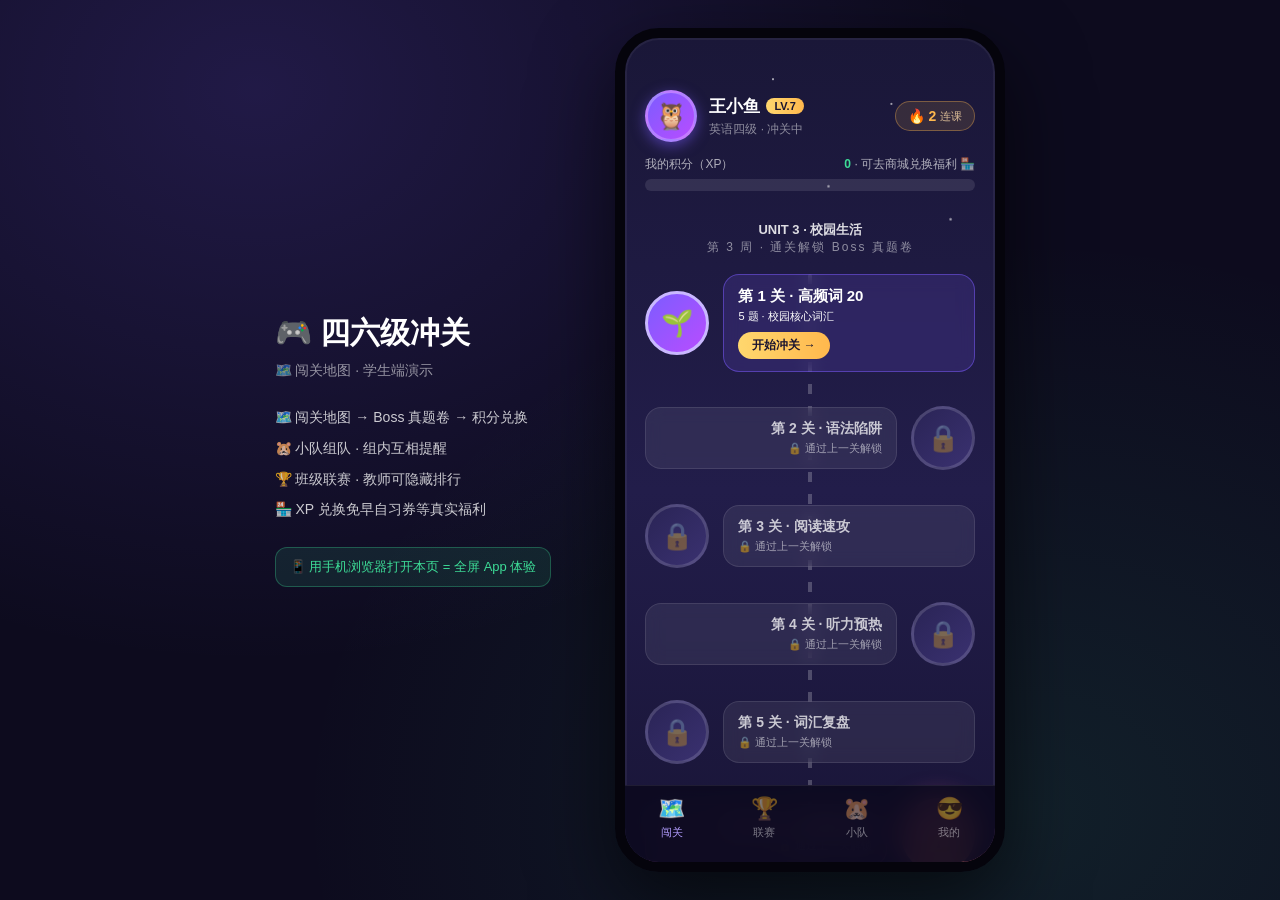
==== cet46/index.html @ 6acf77ae "新增四六级冲关游戏化课堂 demo（cet46/ 子目录） - 6 个零依赖 H5 页面：闯关地图/答题/小队/联赛/福利商城/教师看板 - 听力题配 edge-tts 双音色音频（audio/ 6 " ====
<!DOCTYPE html>
<html lang="zh-CN">
<head>
<meta charset="UTF-8">
<meta name="viewport" content="width=device-width, initial-scale=1.0">
<title>四六级冲关 · 学生端</title>
<style>
/* ============ 基础 ============ */
*{margin:0;padding:0;box-sizing:border-box;-webkit-tap-highlight-color:transparent}
[hidden]{display:none!important}
html,body{height:100%}
body{
  font-family:"PingFang SC","Microsoft YaHei","Segoe UI",sans-serif;
  background:#0d0b1e;
  display:flex;align-items:center;justify-content:center;
  min-height:100vh;padding:24px 12px;
  background-image:radial-gradient(ellipse at 20% 10%,rgba(124,92,255,.18),transparent 50%),
                   radial-gradient(ellipse at 80% 90%,rgba(61,220,151,.10),transparent 50%);
}
.phone{
  width:390px;height:844px;max-height:94vh;
  background:linear-gradient(180deg,#1a1738 0%,#221d4a 55%,#191537 100%);
  border-radius:44px;border:10px solid #05040c;
  box-shadow:0 30px 80px rgba(0,0,0,.6),inset 0 0 0 2px rgba(255,255,255,.05);
  overflow:hidden;position:relative;
  display:flex;flex-direction:column;
}

/* ============ PC 演示台 ============ */
.phone{margin-left:auto;margin-right:auto}
.stage-info{display:none;color:#fff;text-align:left;max-width:330px}
.stage-info h1{font-size:30px}
.stage-info .s-sub{color:rgba(255,255,255,.55);margin-top:8px;font-size:14px}
.stage-info ul{list-style:none;margin-top:22px}
.stage-info li{color:rgba(255,255,255,.78);font-size:14px;line-height:2.2}
.stage-info .s-hint{margin-top:22px;font-size:13px;color:#3ddc97;background:rgba(61,220,151,.1);border:1px solid rgba(61,220,151,.3);padding:10px 14px;border-radius:12px}
@media (min-width:1024px){
  body{gap:64px}
  .stage-info{display:block}
  .phone{margin-left:0;margin-right:0}
}

/* ============ 手机端全屏自适应：真机打开时手机壳消失，变成 App 全屏 ============ */
@media (max-width:480px){
  body{padding:0;min-height:100dvh}
  .phone{width:100%;height:100dvh;max-height:none;border:none;border-radius:0;box-shadow:none}
  .head,.topbar{padding-top:max(20px,env(safe-area-inset-top))}
}
.stars::before,.stars::after{
  content:"";position:absolute;inset:0;pointer-events:none;border-radius:36px;
  background-image:
    radial-gradient(2px 2px at 15% 12%,rgba(255,255,255,.7),transparent),
    radial-gradient(1.5px 1.5px at 72% 8%,rgba(255,255,255,.5),transparent),
    radial-gradient(2px 2px at 88% 22%,rgba(255,255,255,.4),transparent),
    radial-gradient(1.5px 1.5px at 40% 5%,rgba(255,255,255,.6),transparent),
    radial-gradient(2px 2px at 55% 18%,rgba(255,255,255,.35),transparent);
}
::-webkit-scrollbar{width:0;height:0}

/* ============ 顶栏 ============ */
.topbar{padding:52px 20px 14px;display:flex;align-items:center;gap:12px;position:relative;z-index:2}
.avatar{
  width:52px;height:52px;border-radius:50%;flex-shrink:0;
  background:linear-gradient(135deg,#7c5cff,#b84dff);
  display:flex;align-items:center;justify-content:center;font-size:26px;
  border:3px solid rgba(255,255,255,.25);box-shadow:0 4px 14px rgba(124,92,255,.5);
}
.userinfo{flex:1;min-width:0}
.username{color:#fff;font-weight:700;font-size:17px;display:flex;align-items:center;gap:6px}
.lvl{font-size:11px;font-weight:600;color:#1a1430;background:linear-gradient(90deg,#ffd76e,#ffb84d);padding:2px 8px;border-radius:20px}
.streak{
  display:flex;align-items:center;gap:4px;color:#ffb84d;font-weight:700;font-size:14px;
  background:rgba(255,184,77,.12);border:1px solid rgba(255,184,77,.35);
  padding:6px 12px;border-radius:20px;
}
.streak small{font-weight:400;color:rgba(255,220,170,.8);font-size:11px}

.xpbar{padding:0 20px 16px;position:relative;z-index:2}
.xpbar .label{display:flex;justify-content:space-between;color:rgba(255,255,255,.65);font-size:12px;margin-bottom:6px}
.xpbar .label b{color:#3ddc97}
.track{height:12px;background:rgba(255,255,255,.1);border-radius:8px;overflow:hidden;position:relative}
.fill{height:100%;width:68%;border-radius:8px;background:linear-gradient(90deg,#3ddc97,#7c5cff);box-shadow:0 0 12px rgba(61,220,151,.6);transition:width .8s cubic-bezier(.22,1,.36,1)}

/* ============ 地图区 ============ */
.mapwrap{flex:1;overflow-y:auto;padding:8px 20px 96px;position:relative;z-index:2}
.maptitle{color:rgba(255,255,255,.5);font-size:12px;letter-spacing:2px;text-align:center;margin:6px 0 18px}
.maptitle b{color:rgba(255,255,255,.85);letter-spacing:0;font-size:13px}

.path{position:relative;padding-bottom:30px}
.path::before{
  content:"";position:absolute;left:50%;top:0;bottom:0;width:4px;transform:translateX(-50%);
  background:repeating-linear-gradient(180deg,rgba(255,255,255,.22) 0 10px,transparent 10px 22px);
  border-radius:2px;
}
.node{position:relative;display:flex;align-items:center;margin-bottom:34px;cursor:pointer}
.node .dot{
  width:64px;height:64px;border-radius:50%;flex-shrink:0;position:relative;z-index:2;
  display:flex;align-items:center;justify-content:center;font-size:26px;
  background:linear-gradient(135deg,#2a2456,#3a3170);
  border:3px solid rgba(255,255,255,.14);color:rgba(255,255,255,.35);
}
.node .card{
  flex:1;background:rgba(255,255,255,.07);backdrop-filter:blur(8px);
  border:1px solid rgba(255,255,255,.1);border-radius:16px;padding:12px 14px;color:rgba(255,255,255,.55);
}
.node .card h4{font-size:14px;margin-bottom:3px;color:rgba(255,255,255,.75)}
.node .card p{font-size:11px}
.node.done .dot{
  background:linear-gradient(135deg,#3ddc97,#1fa87a);border-color:rgba(61,220,151,.7);
  color:#fff;box-shadow:0 0 18px rgba(61,220,151,.45);
}
.node.done .card h4::after{content:" ✓";color:#3ddc97}
.node .card .stars-rate{color:#ffd76e;font-size:11px;margin-top:4px;letter-spacing:2px}
.node.current .dot{
  background:linear-gradient(135deg,#7c5cff,#b84dff);border-color:#c9b8ff;color:#fff;
  animation:pulse 1.6s ease-in-out infinite;
}
@keyframes pulse{0%,100%{box-shadow:0 0 0 5px rgba(124,92,255,.22),0 0 22px rgba(124,92,255,.6)}50%{box-shadow:0 0 0 10px rgba(124,92,255,.12),0 0 34px rgba(124,92,255,.85)}}
.node.current .card{background:rgba(124,92,255,.16);border-color:rgba(124,92,255,.5);color:#fff}
.node.current .card h4{color:#fff;font-size:15px}
.node.current .card .go{
  display:inline-block;margin-top:8px;font-size:12px;font-weight:700;color:#1a1430;
  background:linear-gradient(90deg,#ffd76e,#ffb84d);padding:5px 14px;border-radius:16px;
}
.node:nth-child(odd){flex-direction:row}
.node:nth-child(odd) .card{margin-left:14px}
.node:nth-child(even){flex-direction:row-reverse}
.node:nth-child(even) .card{margin-right:14px;text-align:right}
.node.boss .dot{
  background:linear-gradient(135deg,#ff5c8a,#ff8a5c);border-color:rgba(255,140,120,.8);
  width:74px;height:74px;font-size:30px;box-shadow:0 0 24px rgba(255,92,138,.55);
}
.node.boss .card{background:rgba(255,92,138,.12);border-color:rgba(255,92,138,.4)}
.node.boss .card h4{color:#ffb3c8}
.node.locked{cursor:not-allowed}

/* 通关毕业横幅 */
.clear-banner{
  margin:0 4px 20px;padding:14px;border-radius:16px;text-align:center;
  background:linear-gradient(135deg,rgba(255,215,110,.15),rgba(255,138,92,.1));
  border:1px solid rgba(255,215,110,.4);
}
.clear-banner b{color:#ffd76e;font-size:14px}
.clear-banner p{color:rgba(255,255,255,.6);font-size:12px;margin-top:4px}

/* 重置演示 */
.reset{
  text-align:center;color:rgba(255,255,255,.25);font-size:11px;margin-top:10px;
  text-decoration:underline;cursor:pointer;
}

/* ============ 底部导航 ============ */
.navbar{
  position:absolute;left:0;right:0;bottom:0;z-index:5;display:flex;
  background:rgba(13,10,32,.92);backdrop-filter:blur(14px);
  border-top:1px solid rgba(255,255,255,.08);padding:10px 0 22px;
}
.navbar a{
  flex:1;text-align:center;text-decoration:none;color:rgba(255,255,255,.45);
  font-size:11px;display:flex;flex-direction:column;align-items:center;gap:3px;
}
.navbar a span{font-size:22px}
.navbar a.on{color:#b39dff}
</style>
</head>
<body>
<!-- PC 演示台介绍（仅宽屏显示，不影响手机端） -->
<aside class="stage-info">
  <h1>🎮 四六级冲关</h1>
  <p class="s-sub">🗺️ 闯关地图 · 学生端演示</p>
  <ul>
    <li>🗺️ 闯关地图 → Boss 真题卷 → 积分兑换</li>
    <li>🐹 小队组队 · 组内互相提醒</li>
    <li>🏆 班级联赛 · 教师可隐藏排行</li>
    <li>🏪 XP 兑换免早自习券等真实福利</li>
  </ul>
  <p class="s-hint">📱 用手机浏览器打开本页 = 全屏 App 体验</p>
</aside>
<div class="phone stars">
  <div class="topbar">
    <div class="avatar">🦉</div>
    <div class="userinfo">
      <div class="username">王小鱼 <span class="lvl">LV.7</span></div>
      <div style="color:rgba(255,255,255,.5);font-size:12px;margin-top:3px">英语四级 · 冲关中</div>
    </div>
    <div class="streak">🔥 2<small>连课</small></div>
  </div>

  <div class="xpbar">
    <div class="label"><span>我的积分（XP）</span><span><b id="totalXp">0</b> · 可去商城兑换福利 🏪</span></div>
    <div class="track"><div class="fill" id="xpFill"></div></div>
  </div>

  <div class="mapwrap">
    <div class="maptitle"><b>UNIT 3 · 校园生活</b><br>第 3 周 · 通关解锁 Boss 真题卷</div>
    <div id="banner"></div>
    <div class="path" id="path"><!-- JS 渲染 --></div>
    <div class="reset" id="resetBtn">↺ 重置演示进度</div>
  </div>

  <nav class="navbar">
    <a href="index.html" class="on"><span>🗺️</span>闯关</a>
    <a href="rank.html"><span>🏆</span>联赛</a>
    <a href="team.html"><span>🐹</span>小队</a>
    <a href="me.html"><span>😎</span>我的</a>
  </nav>
</div>

<script>
/* 关卡配置（与 quiz.html 题库对应） */
const LEVELS = [
  {id:1, icon:"🌱", name:"高频词 20",    desc:"5 题 · 校园核心词汇"},
  {id:2, icon:"⚡", name:"语法陷阱",      desc:"5 题 · 倒装+虚拟语气"},
  {id:3, icon:"🎯", name:"阅读速攻",      desc:"5 题 · 短篇阅读限时"},
  {id:4, icon:"🎧", name:"听力预热",      desc:"5 题 · 对话+短文理解"},
  {id:5, icon:"📚", name:"词汇复盘",      desc:"5 题 · 错题重练，越错越考"},
  {id:6, icon:"👑", name:"单元 Boss · 真题混合卷", desc:"8 题 · 710 分制 · 按得分换积分", boss:true},
];

function load(){ try{ return JSON.parse(localStorage.getItem('cet46_demo')) || {xp:0,unlocked:1,stars:{}}; }catch(e){ return {xp:0,unlocked:1,stars:{}}; } }
function save(s){ localStorage.setItem('cet46_demo', JSON.stringify(s)); }

function render(){
  const st = load();
  document.getElementById('totalXp').textContent = st.xp;
  document.getElementById('xpFill').style.width = Math.min(100, st.xp / 20) + '%';

  /* 毕业横幅 */
  const banner = document.getElementById('banner');
  if(st.unlocked >= 7){
    banner.innerHTML = `<div class="clear-banner"><b>🎓 本单元已通关！</b><p>Boss 成绩单和积分已入账，去「我的」兑换福利吧</p></div>`;
  } else banner.innerHTML = '';

  const path = document.getElementById('path');
  path.innerHTML = '';
  LEVELS.forEach(lv => {
    const done = (st.stars[lv.id] || 0) > 0;
    const isCurrent = lv.id === st.unlocked;
    const isUnlocked = lv.id <= st.unlocked;
    const node = document.createElement('div');
    let cls = 'node';
    if(lv.boss) cls += ' boss';
    if(done) cls += ' done';
    else if(isCurrent) cls += ' current';
    else cls += ' locked';
    node.className = cls;

    const starStr = done ? `<div class="stars-rate">${'★'.repeat(st.stars[lv.id])}${'☆'.repeat(3-st.stars[lv.id])}</div>` : '';
    const btn = !done && isCurrent ? `<span class="go">${lv.boss ? '挑战 Boss →' : '开始冲关 →'}</span>` : '';
    const stateTxt = done ? '已通关 · 点击可重刷' : isCurrent ? lv.desc : '🔒 通过上一关解锁';

    node.innerHTML = `
      <div class="dot">${done ? lv.icon : (isUnlocked ? lv.icon : '🔒')}</div>
      <div class="card">
        <h4>${lv.id <= 5 ? '第 ' + lv.id + ' 关 · ' : ''}${lv.name.replace(/^(第 \d 关 · )/,'')}</h4>
        <p>${stateTxt}</p>
        ${starStr}${btn}
      </div>`;
    if(isUnlocked){
      node.onclick = () => location.href = 'quiz.html?level=' + lv.id;
    }
    path.appendChild(node);
  });
}

document.getElementById('resetBtn').onclick = () => {
  if(confirm('确定重置演示进度？积分和关卡解锁都会清零。')){
    save({xp:0,unlocked:1,stars:{}});
    render();
  }
};
render();
</script>
</body>
</html>
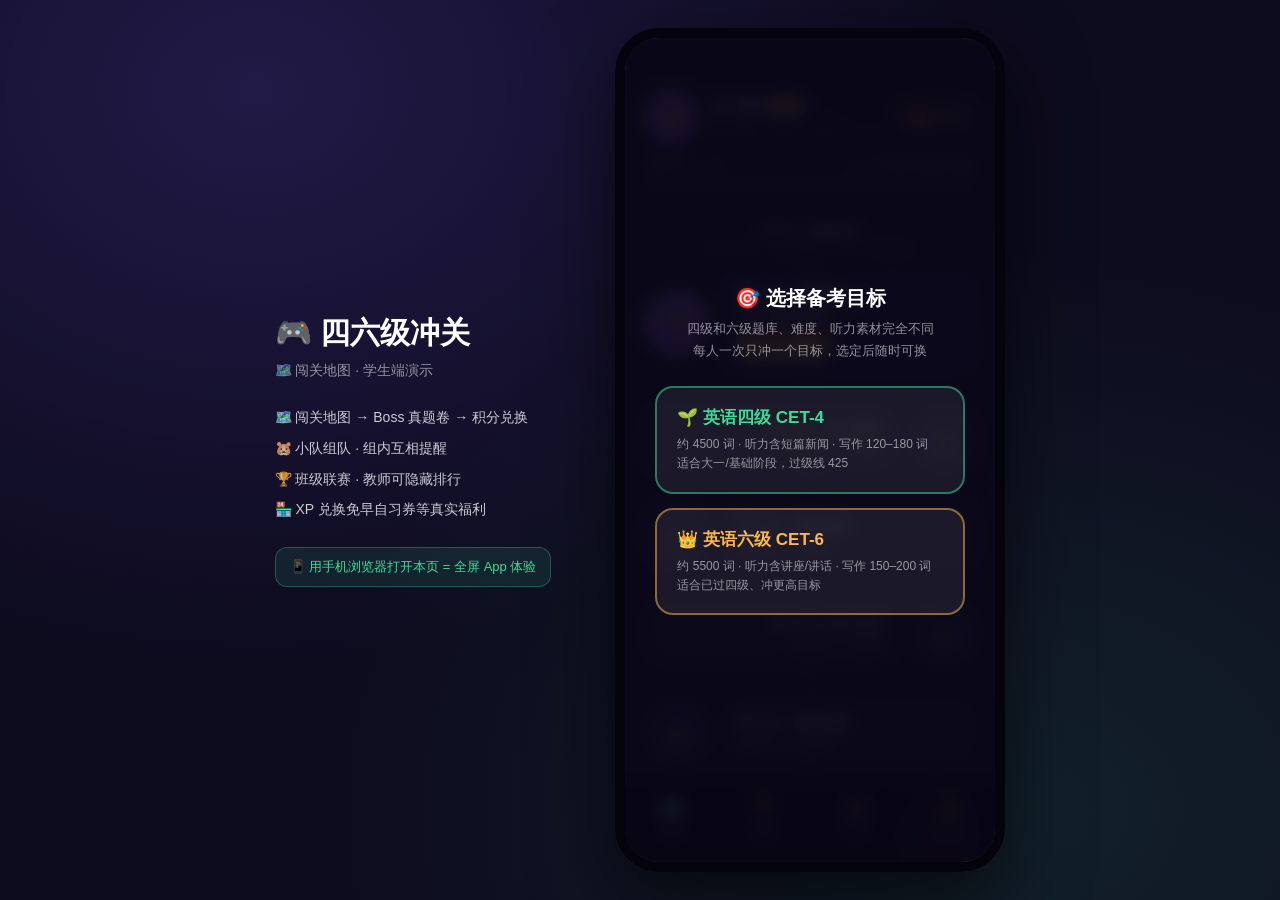
==== commit 9e8949f1: "cet46: 新增四级/六级备考目标选择（双独立题库+六级33题含解析+六级听力音频6个）" ====
--- a/cet46/index.html
+++ b/cet46/index.html
@@ -147,6 +147,29 @@
 .reset{
   text-align:center;color:rgba(255,255,255,.25);font-size:11px;margin-top:10px;
   text-decoration:underline;cursor:pointer;
+}
+
+/* ============ 备考目标选择（四级/六级） ============ */
+.tgt-overlay{
+  position:absolute;inset:0;z-index:40;background:rgba(8,6,20,.9);backdrop-filter:blur(8px);
+  display:flex;flex-direction:column;align-items:center;justify-content:center;padding:30px;
+}
+.tgt-overlay h2{color:#fff;font-size:20px}
+.tgt-overlay .t-sub{color:rgba(255,255,255,.55);font-size:13px;margin-top:6px;line-height:1.7;text-align:center}
+.tgt-cards{display:flex;flex-direction:column;gap:14px;margin-top:24px;width:100%;max-width:320px}
+.tgt-card{
+  padding:18px 20px;border-radius:18px;cursor:pointer;text-align:left;
+  background:rgba(255,255,255,.07);border:2px solid rgba(255,255,255,.15);transition:all .15s ease;
+}
+.tgt-card:active{transform:scale(.97)}
+.tgt-card b{color:#fff;font-size:17px;display:flex;align-items:center;gap:8px}
+.tgt-card p{color:rgba(255,255,255,.55);font-size:12px;margin-top:6px;line-height:1.6}
+.tgt-card.c4{border-color:rgba(61,220,151,.5)}
+.tgt-card.c4 b{color:#3ddc97}
+.tgt-card.c6{border-color:rgba(255,184,77,.5)}
+.tgt-card.c6 b{color:#ffb84d}
+.tgt-swap{
+  color:rgba(255,255,255,.4);font-size:11px;margin-top:4px;cursor:pointer;text-decoration:underline;
 }
 
 /* ============ 底部导航 ============ */
@@ -181,7 +204,7 @@
     <div class="avatar">🦉</div>
     <div class="userinfo">
       <div class="username">王小鱼 <span class="lvl">LV.7</span></div>
-      <div style="color:rgba(255,255,255,.5);font-size:12px;margin-top:3px">英语四级 · 冲关中</div>
+      <div style="color:rgba(255,255,255,.5);font-size:12px;margin-top:3px"><span id="tgtLabel">英语四级 · 冲关中</span> · <span class="tgt-swap" id="tgtSwap">切换</span></div>
     </div>
     <div class="streak">🔥 2<small>连课</small></div>
   </div>
@@ -196,6 +219,22 @@
     <div id="banner"></div>
     <div class="path" id="path"><!-- JS 渲染 --></div>
     <div class="reset" id="resetBtn">↺ 重置演示进度</div>
+  </div>
+
+  <!-- 备考目标选择：首次进入必选，之后可切换 -->
+  <div class="tgt-overlay" id="tgtOverlay" hidden>
+    <h2>🎯 选择备考目标</h2>
+    <p class="t-sub">四级和六级题库、难度、听力素材完全不同<br>每人一次只冲一个目标，选定后随时可换</p>
+    <div class="tgt-cards">
+      <div class="tgt-card c4" data-t="4">
+        <b>🌱 英语四级 CET-4</b>
+        <p>约 4500 词 · 听力含短篇新闻 · 写作 120–180 词<br>适合大一/基础阶段，过级线 425</p>
+      </div>
+      <div class="tgt-card c6" data-t="6">
+        <b>👑 英语六级 CET-6</b>
+        <p>约 5500 词 · 听力含讲座/讲话 · 写作 150–200 词<br>适合已过四级、冲更高目标</p>
+      </div>
+    </div>
   </div>
 
   <nav class="navbar">
@@ -224,6 +263,10 @@
   const st = load();
   document.getElementById('totalXp').textContent = st.xp;
   document.getElementById('xpFill').style.width = Math.min(100, st.xp / 20) + '%';
+  /* 备考目标：未选则弹选择层 */
+  const t = st.target === '6' ? '6' : (st.target === '4' ? '4' : null);
+  document.getElementById('tgtOverlay').hidden = t !== null;
+  document.getElementById('tgtLabel').textContent = t === '6' ? '英语六级 · 冲关中' : '英语四级 · 冲关中';
 
   /* 毕业横幅 */
   const banner = document.getElementById('banner');
@@ -269,6 +312,20 @@
     render();
   }
 };
+
+/* 目标选择：点卡片即选定；「切换」随时重开 */
+function pickTarget(t){
+  const st = load();
+  st.target = t;
+  save(st);
+  render();
+}
+document.querySelectorAll('.tgt-card').forEach(c => {
+  c.onclick = () => pickTarget(c.dataset.t);
+});
+document.getElementById('tgtSwap').onclick = () => {
+  document.getElementById('tgtOverlay').hidden = false;
+};
 render();
 </script>
 </body>
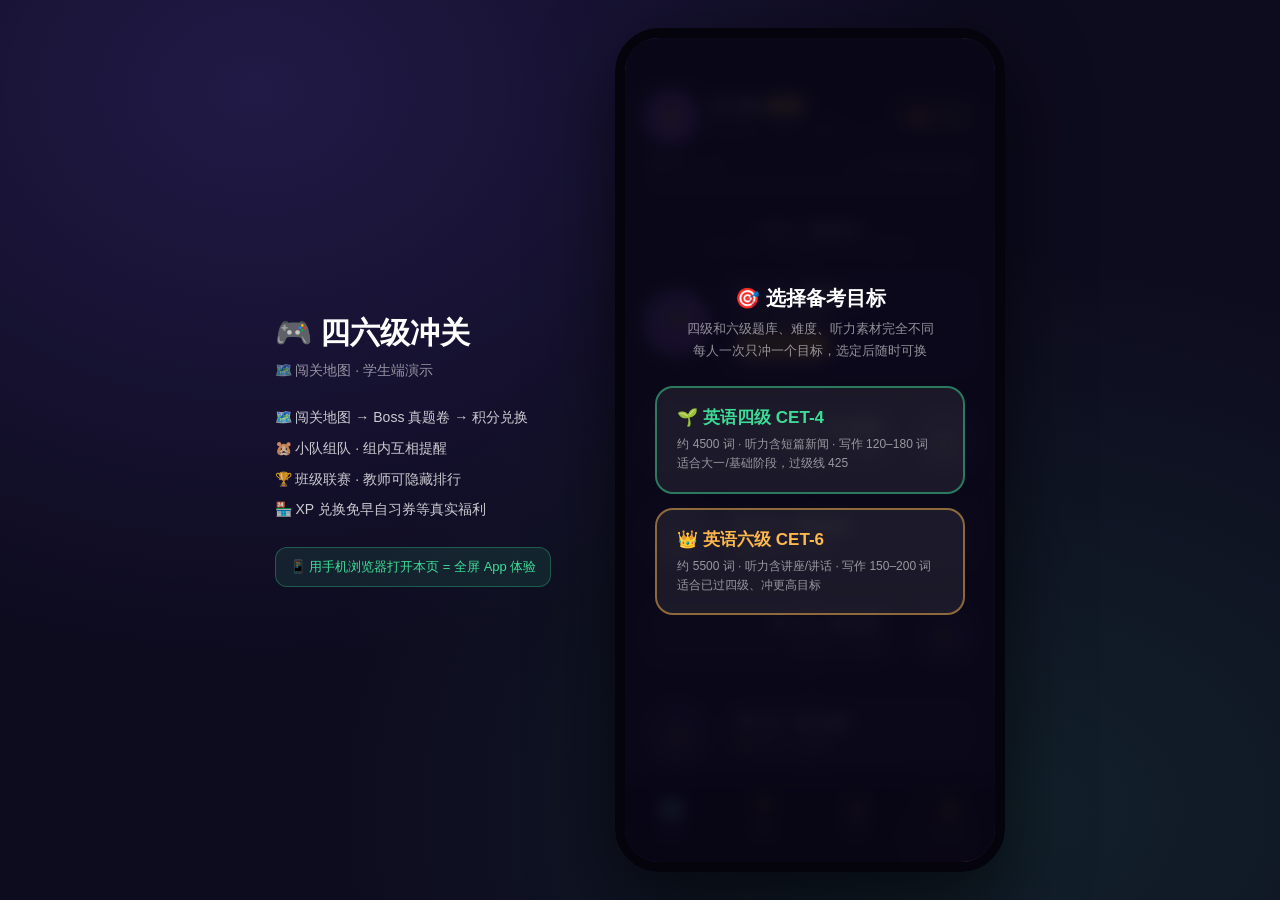
==== commit ea69c74b: "cet46: #13拍板落地——第4关改阅读进阶，Boss听力题换阅读题 - quiz.html 四级/六级第4关：5道听力题→5道阅读进阶题（推理/词义/态度/细节/主旨） - quiz.html " ====
--- a/cet46/index.html
+++ b/cet46/index.html
@@ -251,7 +251,7 @@
   {id:1, icon:"🌱", name:"高频词 20",    desc:"5 题 · 校园核心词汇"},
   {id:2, icon:"⚡", name:"语法陷阱",      desc:"5 题 · 倒装+虚拟语气"},
   {id:3, icon:"🎯", name:"阅读速攻",      desc:"5 题 · 短篇阅读限时"},
-  {id:4, icon:"🎧", name:"听力预热",      desc:"5 题 · 对话+短文理解"},
+  {id:4, icon:"📖", name:"阅读进阶",      desc:"5 题 · 推理+词义+态度"},
   {id:5, icon:"📚", name:"词汇复盘",      desc:"5 题 · 错题重练，越错越考"},
   {id:6, icon:"👑", name:"单元 Boss · 真题混合卷", desc:"8 题 · 710 分制 · 按得分换积分", boss:true},
 ];
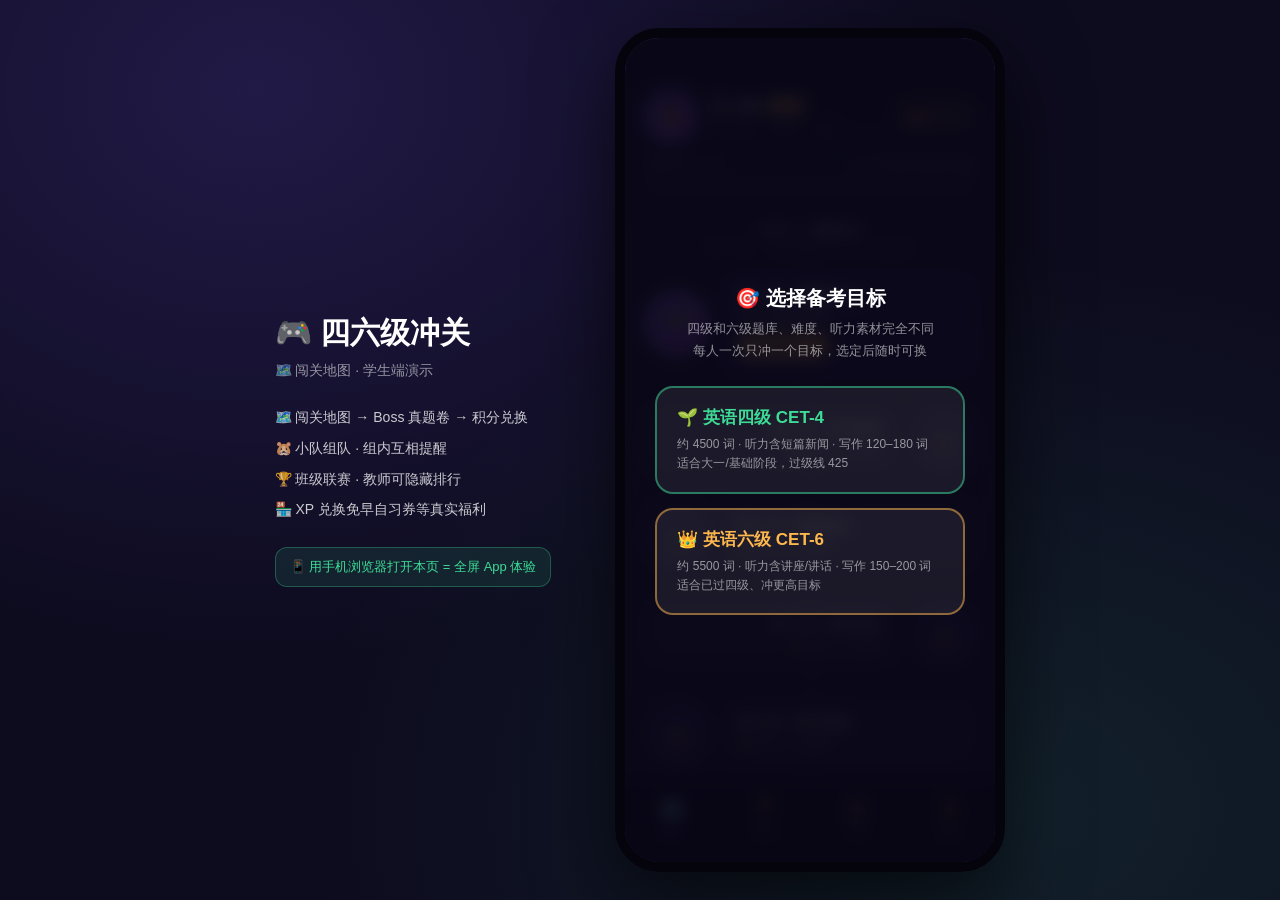
==== commit bf665ebc: "cet46: 演示版恢复听力并扩为6关——第5关听力预热(双音色音频,四级/六级各5题)+Boss卷还原听力题(8→9题),地图7节点" ====
--- a/cet46/index.html
+++ b/cet46/index.html
@@ -252,8 +252,9 @@
   {id:2, icon:"⚡", name:"语法陷阱",      desc:"5 题 · 倒装+虚拟语气"},
   {id:3, icon:"🎯", name:"阅读速攻",      desc:"5 题 · 短篇阅读限时"},
   {id:4, icon:"📖", name:"阅读进阶",      desc:"5 题 · 推理+词义+态度"},
-  {id:5, icon:"📚", name:"词汇复盘",      desc:"5 题 · 错题重练，越错越考"},
-  {id:6, icon:"👑", name:"单元 Boss · 真题混合卷", desc:"8 题 · 710 分制 · 按得分换积分", boss:true},
+  {id:5, icon:"🎧", name:"听力预热",      desc:"5 题 · 双音色音频 · 可重复播放"},
+  {id:6, icon:"📚", name:"词汇复盘",      desc:"5 题 · 错题重练，越错越考"},
+  {id:7, icon:"👑", name:"单元 Boss · 真题混合卷", desc:"9 题 · 710 分制 · 按得分换积分", boss:true},
 ];
 
 function load(){ try{ return JSON.parse(localStorage.getItem('cet46_demo')) || {xp:0,unlocked:1,stars:{}}; }catch(e){ return {xp:0,unlocked:1,stars:{}}; } }
@@ -270,7 +271,7 @@
 
   /* 毕业横幅 */
   const banner = document.getElementById('banner');
-  if(st.unlocked >= 7){
+  if(st.unlocked >= 8){
     banner.innerHTML = `<div class="clear-banner"><b>🎓 本单元已通关！</b><p>Boss 成绩单和积分已入账，去「我的」兑换福利吧</p></div>`;
   } else banner.innerHTML = '';
 
@@ -295,7 +296,7 @@
     node.innerHTML = `
       <div class="dot">${done ? lv.icon : (isUnlocked ? lv.icon : '🔒')}</div>
       <div class="card">
-        <h4>${lv.id <= 5 ? '第 ' + lv.id + ' 关 · ' : ''}${lv.name.replace(/^(第 \d 关 · )/,'')}</h4>
+        <h4>${lv.id <= 6 ? '第 ' + lv.id + ' 关 · ' : ''}${lv.name.replace(/^(第 \d 关 · )/,'')}</h4>
         <p>${stateTxt}</p>
         ${starStr}${btn}
       </div>`;
